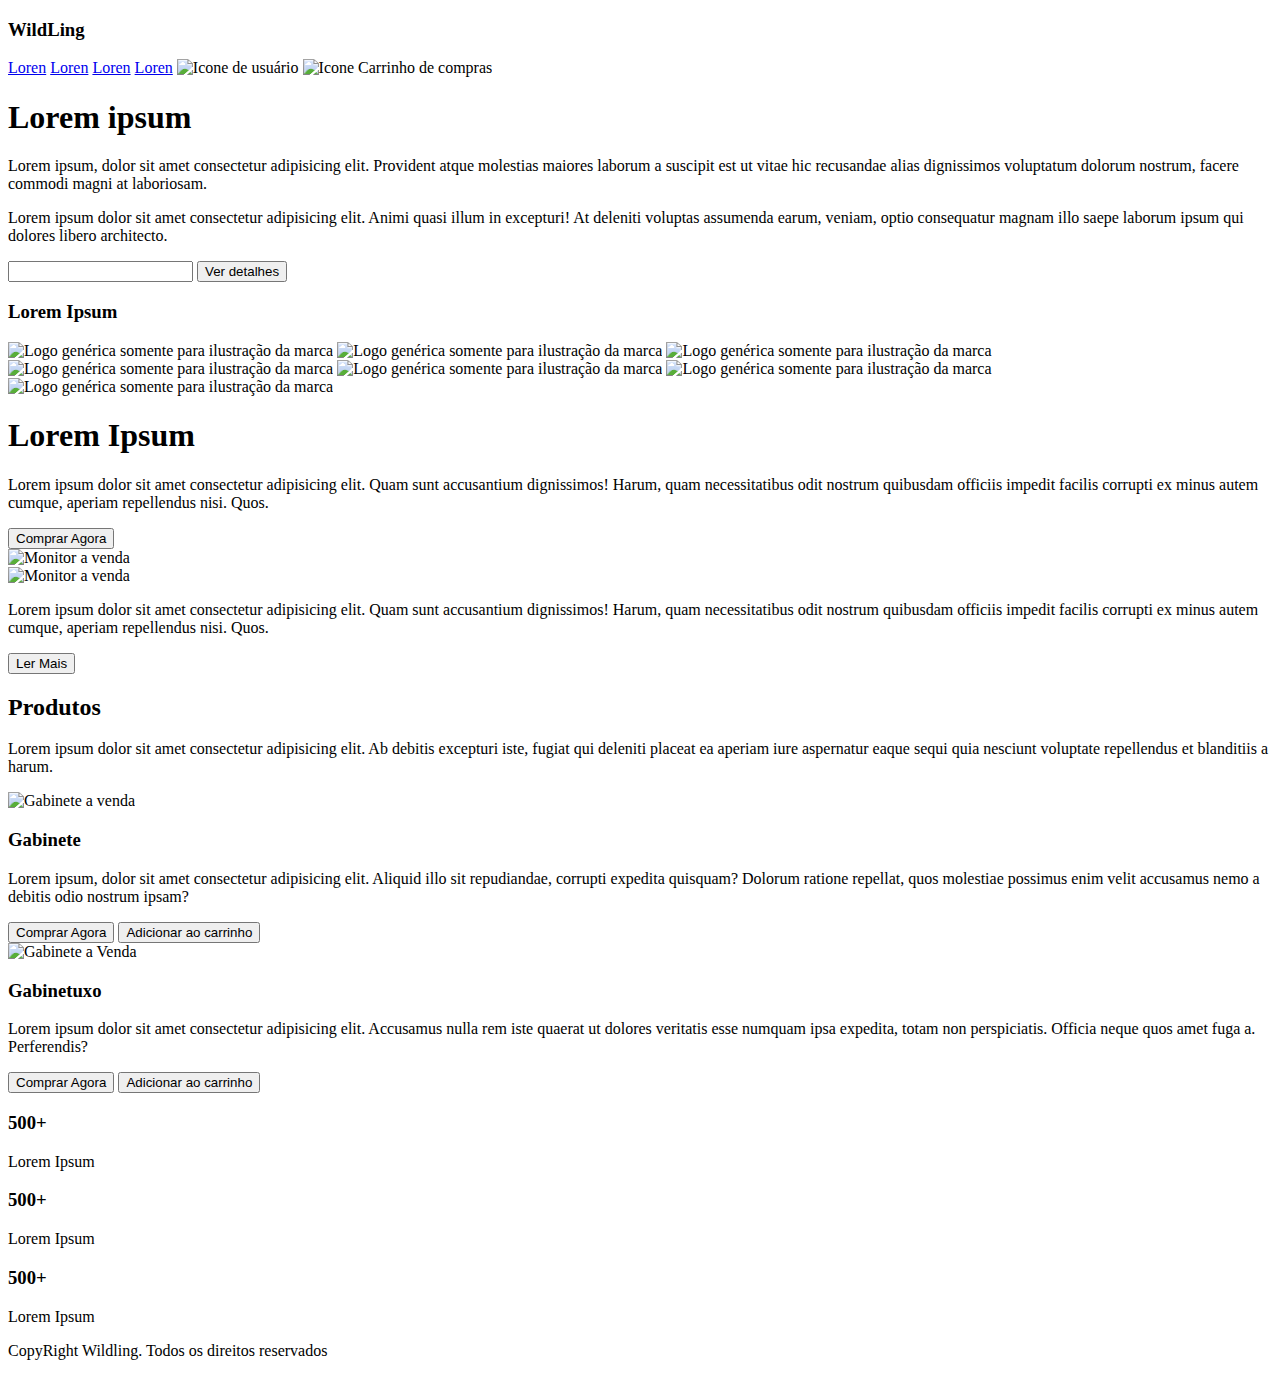
==== Desktop/Aula - 01 HTML/index.html @ 40242743 "Inicio do exercicio utilizando Bootstrap" ====
<!DOCTYPE html>
<html lang="pt-br">

<head>
    <meta charset="UTF-8">
    <meta http-equiv="X-UA-Compatible" content="IE=edge">
    <meta name="viewport" content="width=device-width, initial-scale=1.0">
    <title>Primeira página HTML</title>
</head>

<body>
    <nav>
        <h3>WildLing</h3>
        <a href="#">Loren</a>
        <a href="#">Loren</a>
        <a href="#">Loren</a>
        <a href="#">Loren</a>
        <img src="/img/user.png" alt="Icone de usuário">
        <img src="/img/carrinho-de-compras-de-design-xadrez.png" alt="Icone Carrinho de compras">
    </nav>

    <div>
        <h1>Lorem ipsum </h1>
        <section>
            <p>Lorem ipsum, dolor sit amet consectetur adipisicing elit. Provident atque molestias maiores laborum a
                suscipit est ut vitae hic recusandae alias dignissimos voluptatum dolorum nostrum, facere commodi magni
                at laboriosam.</p>
            <p>Lorem ipsum dolor sit amet consectetur adipisicing elit. Animi quasi illum in excepturi! At deleniti
                voluptas assumenda earum, veniam, optio consequatur magnam illo saepe laborum ipsum qui dolores libero
                architecto.</p>
                <input type="text">
                <button type="submit">Ver detalhes</button>
        </section>
    </div>
    <section>
        <h3>Lorem Ipsum</h3>
        <img src="/img/logo.jpg" alt="Logo genérica somente para ilustração da marca" height="60px">
        <img src="/img/logo.jpg" alt="Logo genérica somente para ilustração da marca" height="60px">
        <img src="/img/logo.jpg" alt="Logo genérica somente para ilustração da marca" height="60px">
        <img src="/img/logo.jpg" alt="Logo genérica somente para ilustração da marca" height="60px">
        <img src="/img/logo.jpg" alt="Logo genérica somente para ilustração da marca" height="60px">
        <img src="/img/logo.jpg" alt="Logo genérica somente para ilustração da marca" height="60px">
        <img src="/img/logo.jpg" alt="Logo genérica somente para ilustração da marca" height="60px">
    </section>

    <section>
        <div>
            <h1>Lorem Ipsum</h1>
            <p>Lorem ipsum dolor sit amet consectetur adipisicing elit. Quam sunt accusantium dignissimos! Harum, quam necessitatibus odit nostrum quibusdam officiis impedit facilis corrupti ex minus autem cumque, aperiam repellendus nisi. Quos.</p>
            <button type="submit">Comprar Agora</button>
        </div>
        <div>
            <img src="/img/monitor.jpg" alt="Monitor a venda" height="300px">
        </div>
    </section>
    <section>
        <div>
            <img src="/img/monitor.jpg" alt="Monitor a venda" height="300px">
            </div>
            <div>
            <p>Lorem ipsum dolor sit amet consectetur adipisicing elit. Quam sunt accusantium dignissimos! Harum, quam necessitatibus odit nostrum quibusdam officiis impedit facilis corrupti ex minus autem cumque, aperiam repellendus nisi. Quos.</p>
            <button type="submit">Ler Mais</button>
        </div>
    </section>
    <section>
        <div>
            <h2>Produtos</h2>
            <p>Lorem ipsum dolor sit amet consectetur adipisicing elit. Ab debitis excepturi iste, fugiat qui deleniti placeat ea aperiam iure aspernatur eaque sequi quia nesciunt voluptate repellendus et blanditiis a harum.</p>
        </div>
        <div>
            <div>
                <img src="/img/cpu.jpg" alt="Gabinete a venda">
                <h3>Gabinete</h3>
                <p>Lorem ipsum, dolor sit amet consectetur adipisicing elit. Aliquid illo sit repudiandae, corrupti expedita quisquam? Dolorum ratione repellat, quos molestiae possimus enim velit accusamus nemo a debitis odio nostrum ipsam?</p>
                <div>
                    <button>Comprar Agora</button>
                    <button>Adicionar ao carrinho</button>
                </div>
            </div>
            <div>
                <img src="/img/cpu.jpg" alt="Gabinete a Venda">
                <h3>Gabinetuxo</h3>
                <p>Lorem ipsum dolor sit amet consectetur adipisicing elit. Accusamus nulla rem iste quaerat ut dolores veritatis esse numquam ipsa expedita, totam non perspiciatis. Officia neque quos amet fuga a. Perferendis?</p>
            </div>
            <div>
                <button>Comprar Agora</button>
                <button>Adicionar ao carrinho</button>
            </div>
        </div>
    </section>

    <section>
        <div>
            <h3>500+</h3>
            <p>Lorem Ipsum</p>
        </div>
        <div>
            <h3>500+</h3>
            <p>Lorem Ipsum</p>
        </div>
        <div>
            <h3>500+</h3>
            <p>Lorem Ipsum</p>
        </div>
    </section>

    <footer>
        <p>CopyRight Wildling. Todos os direitos reservados</p>
    </footer>

</body>

</html>
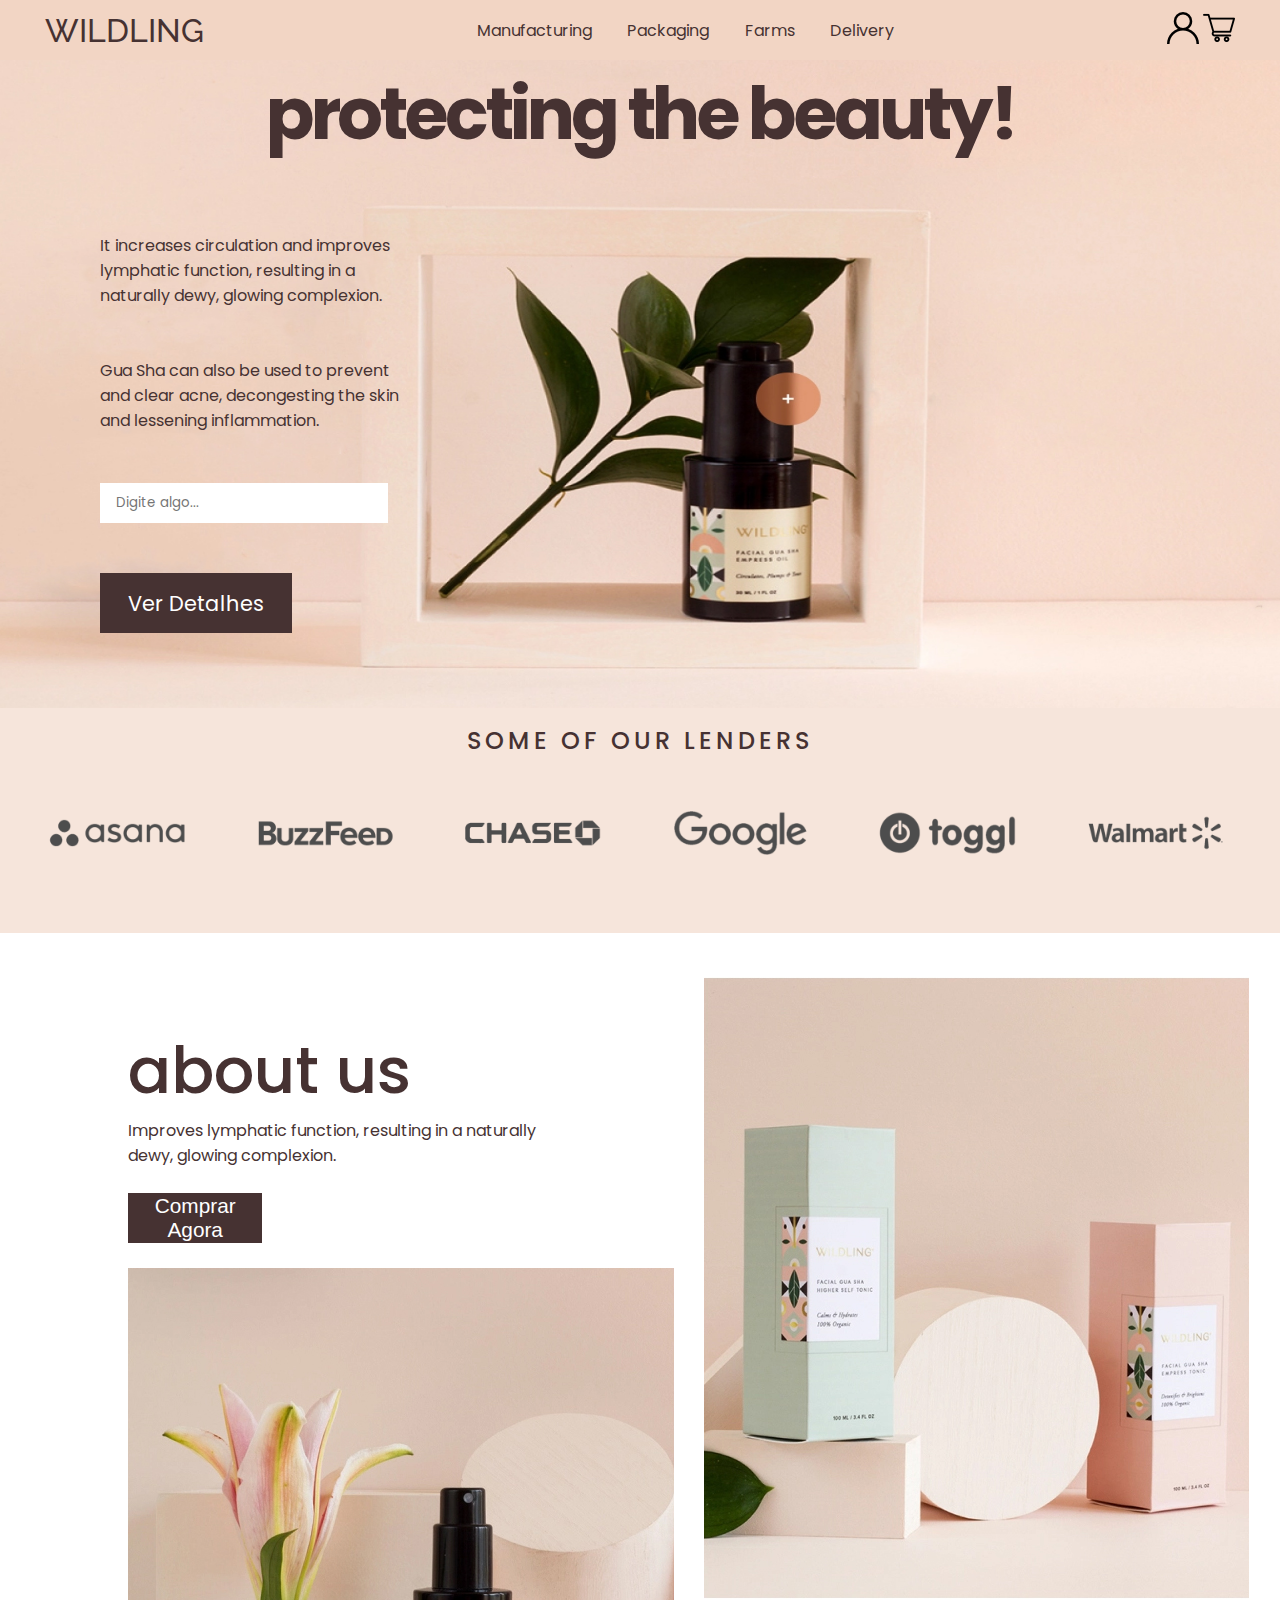
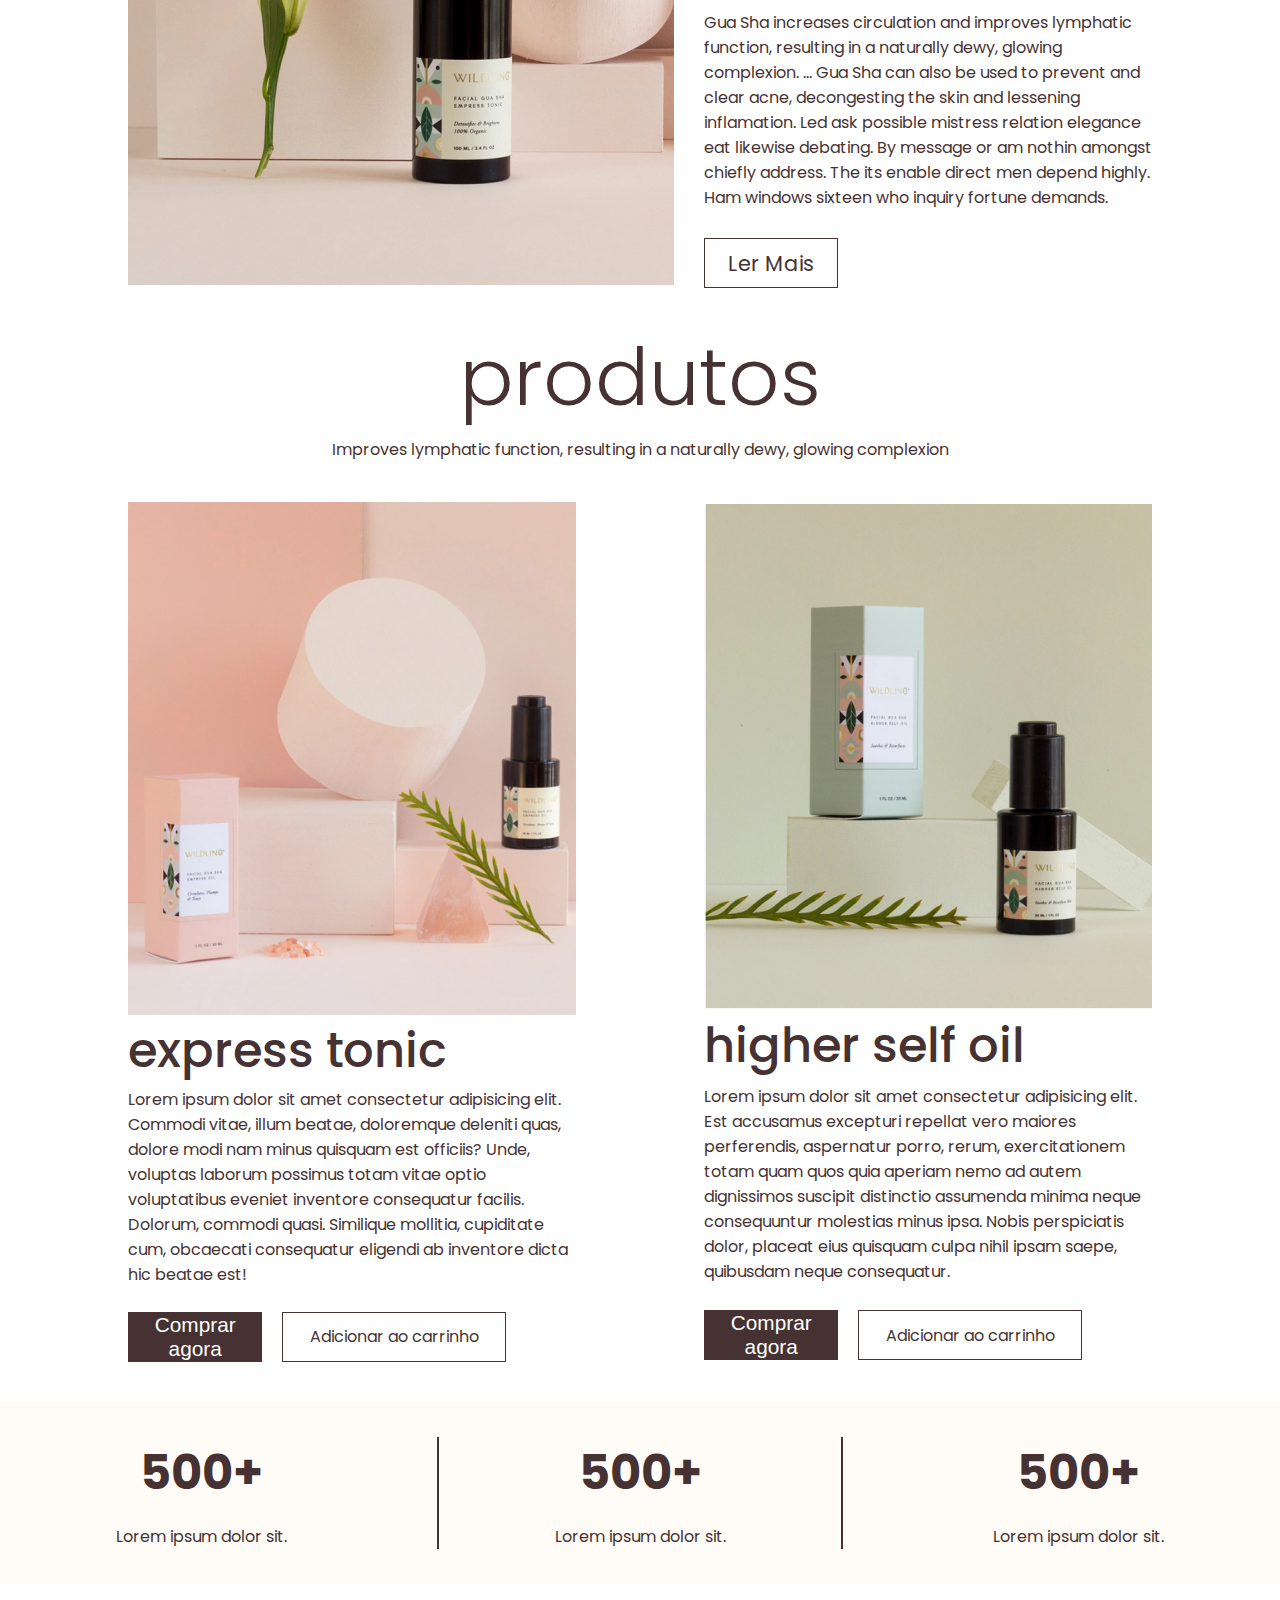
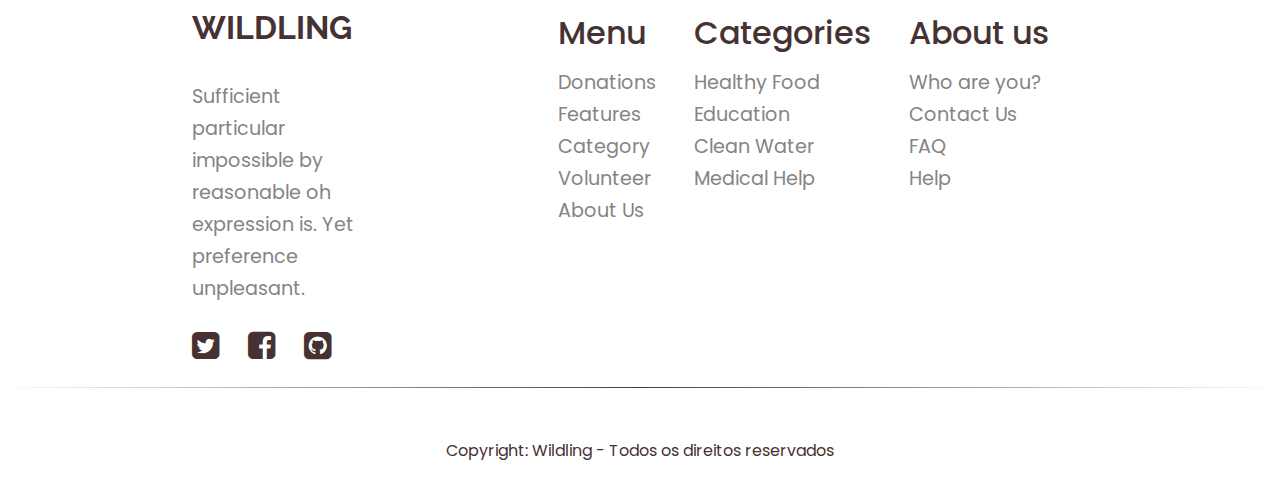
==== commit e5cccaec: "Projeto finalizado" ====
--- a/Desktop/Aula - 01 HTML/index.html
+++ b/Desktop/Aula - 01 HTML/index.html
@@ -1,113 +1,225 @@
 <!DOCTYPE html>
 <html lang="pt-br">
-
-<head>
-    <meta charset="UTF-8">
-    <meta http-equiv="X-UA-Compatible" content="IE=edge">
-    <meta name="viewport" content="width=device-width, initial-scale=1.0">
-    <title>Primeira página HTML</title>
-</head>
-
-<body>
-    <nav>
-        <h3>WildLing</h3>
-        <a href="#">Loren</a>
-        <a href="#">Loren</a>
-        <a href="#">Loren</a>
-        <a href="#">Loren</a>
-        <img src="/img/user.png" alt="Icone de usuário">
-        <img src="/img/carrinho-de-compras-de-design-xadrez.png" alt="Icone Carrinho de compras">
-    </nav>
-
-    <div>
-        <h1>Lorem ipsum </h1>
-        <section>
-            <p>Lorem ipsum, dolor sit amet consectetur adipisicing elit. Provident atque molestias maiores laborum a
-                suscipit est ut vitae hic recusandae alias dignissimos voluptatum dolorum nostrum, facere commodi magni
-                at laboriosam.</p>
-            <p>Lorem ipsum dolor sit amet consectetur adipisicing elit. Animi quasi illum in excepturi! At deleniti
-                voluptas assumenda earum, veniam, optio consequatur magnam illo saepe laborum ipsum qui dolores libero
-                architecto.</p>
-                <input type="text">
-                <button type="submit">Ver detalhes</button>
+  <head>
+    <meta charset="UTF-8" />
+    <meta http-equiv="X-UA-Compatible" content="IE=edge" />
+    <meta name="viewport" content="width=device-width, initial-scale=1.0" />
+    <title>Site feito na Aula</title>
+    <link rel="icon" src="img/">
+    <link rel="stylesheet" href="style.css" />
+    <link rel="stylesheet" href="https://cdnjs.cloudflare.com/ajax/libs/font-awesome/4.7.0/css/font-awesome.css" integrity="sha512-5A8nwdMOWrSz20fDsjczgUidUBR8liPYU+WymTZP1lmY9G6Oc7HlZv156XqnsgNUzTyMefFTcsFH/tnJE/+xBg==" crossorigin="anonymous" referrerpolicy="no-referrer" />
+  </head>
+  <body>
+    <div class="bgprimary">
+      <nav class="bgPrimary">
+        <h3>wildling</h3>
+        <div class="menu">
+          <a href="#">Manufacturing</a>
+          <a href="#">Packaging</a>
+          <a href="#">Farms</a>
+          <a href="#">Delivery</a>
+        </div>
+        <div>
+          <img src="img/user.png" alt="Icone de Usuário" id="myBtn" />
+          <img src="img/shopping-cart.png" alt="Icone de Carrinho" />
+        </div>
+      </nav>
+
+      <div id='myModal' class='modal'> 
+        <div class='modal-content'>
+          <span class="close">&times;</span>
+          <div class="input-modal">
+            <h3>wildling</h3>
+            <p>Cadastre-se para ter acesso a centenas de produtos!</p>
+            <input type="text" placeholder="Digite o seu e-mail">
+            <input type="password" placeholder="Digite sua senha">
+            <button type="submit">Entrar</button>
+          </div>
+        </div>
+      </div>
+      <div class="bgPrimary imgFundo">
+        <h1>protecting the beauty!</h1>
+        <section class="detalhes">
+          <p>
+            It increases circulation and improves lymphatic function, resulting in
+            a naturally dewy, glowing complexion.
+          </p>
+          <p>
+            Gua Sha can also be used to prevent and clear acne, decongesting the
+            skin and lessening inflammation.
+          </p>
+          <input type="text" placeholder="Digite algo..." id='digiteAlgo'/>
+          <button type="submit">Ver Detalhes</button>
         </section>
+      </div>
     </div>
+    <section class="bgSecondary">
+      <h3 class="empresas">Some of our lenders</h3>
+      <div class="logos">
+        <img
+          src="img/logo-asana.png"
+          alt="Logo da empresa"
+          height="100px"
+        />
+        <img
+          src="img/logo-buzzfeed.png"
+          alt="Logo da empresa"
+          height="100px"
+        />
+        <img
+          src="img/logo-chase.png"
+          alt="Logo da empresa"
+          height="100px"
+        />
+        <img
+          src="img/logo-google.png"
+          alt="Logo da empresa"
+          height="100px"
+        />
+        <img
+          src="img/logo-toggl.png"
+          alt="Logo da empresa"
+          height="100px"
+        />
+        <img
+          src="img/logo-walmart.png"
+          alt="Logo da empresa"
+          height="100px"
+        />
+      </div>
+    </section>
+
+    <section class="produtos">
+      <div class="produtoUnico">
+        <h2>about us</h2>
+        <p>
+          Improves lymphatic function, resulting in a naturally dewy, glowing complexion.
+        </p>
+        <button type="submit" id="comprar">Comprar Agora</button>
+        <div>
+          <img
+            src="./img/produto-1.jpg"
+            alt="Imagem do monitor"
+          />
+        </div>
+      </div>
+
+      <div class="produtoUnico">
+        <div>
+          <img
+            src="./img/produto-2.jpg"
+            alt="Imagem do monitor"            
+          />
+        </div>
+        <p>
+          Gua Sha increases circulation and improves lymphatic function, resulting in a naturally dewy, glowing complexion. ... Gua Sha can also be used to prevent and clear acne, decongesting the skin and lessening inflamation. Led ask possible mistress relation elegance eat likewise debating. By message or am nothin amongst chiefly address. The its enable direct men depend highly. Ham windows sixteen who inquiry fortune demands.
+        </p>
+        <button type="submit" id="detalhes">Ler Mais</button>
+      </div>
+    </section>
+
     <section>
-        <h3>Lorem Ipsum</h3>
-        <img src="/img/logo.jpg" alt="Logo genérica somente para ilustração da marca" height="60px">
-        <img src="/img/logo.jpg" alt="Logo genérica somente para ilustração da marca" height="60px">
-        <img src="/img/logo.jpg" alt="Logo genérica somente para ilustração da marca" height="60px">
-        <img src="/img/logo.jpg" alt="Logo genérica somente para ilustração da marca" height="60px">
-        <img src="/img/logo.jpg" alt="Logo genérica somente para ilustração da marca" height="60px">
-        <img src="/img/logo.jpg" alt="Logo genérica somente para ilustração da marca" height="60px">
-        <img src="/img/logo.jpg" alt="Logo genérica somente para ilustração da marca" height="60px">
-    </section>
-
-    <section>
-        <div>
-            <h1>Lorem Ipsum</h1>
-            <p>Lorem ipsum dolor sit amet consectetur adipisicing elit. Quam sunt accusantium dignissimos! Harum, quam necessitatibus odit nostrum quibusdam officiis impedit facilis corrupti ex minus autem cumque, aperiam repellendus nisi. Quos.</p>
-            <button type="submit">Comprar Agora</button>
-        </div>
-        <div>
-            <img src="/img/monitor.jpg" alt="Monitor a venda" height="300px">
-        </div>
-    </section>
-    <section>
-        <div>
-            <img src="/img/monitor.jpg" alt="Monitor a venda" height="300px">
-            </div>
-            <div>
-            <p>Lorem ipsum dolor sit amet consectetur adipisicing elit. Quam sunt accusantium dignissimos! Harum, quam necessitatibus odit nostrum quibusdam officiis impedit facilis corrupti ex minus autem cumque, aperiam repellendus nisi. Quos.</p>
-            <button type="submit">Ler Mais</button>
-        </div>
-    </section>
-    <section>
-        <div>
-            <h2>Produtos</h2>
-            <p>Lorem ipsum dolor sit amet consectetur adipisicing elit. Ab debitis excepturi iste, fugiat qui deleniti placeat ea aperiam iure aspernatur eaque sequi quia nesciunt voluptate repellendus et blanditiis a harum.</p>
-        </div>
-        <div>
-            <div>
-                <img src="/img/cpu.jpg" alt="Gabinete a venda">
-                <h3>Gabinete</h3>
-                <p>Lorem ipsum, dolor sit amet consectetur adipisicing elit. Aliquid illo sit repudiandae, corrupti expedita quisquam? Dolorum ratione repellat, quos molestiae possimus enim velit accusamus nemo a debitis odio nostrum ipsam?</p>
-                <div>
-                    <button>Comprar Agora</button>
-                    <button>Adicionar ao carrinho</button>
-                </div>
-            </div>
-            <div>
-                <img src="/img/cpu.jpg" alt="Gabinete a Venda">
-                <h3>Gabinetuxo</h3>
-                <p>Lorem ipsum dolor sit amet consectetur adipisicing elit. Accusamus nulla rem iste quaerat ut dolores veritatis esse numquam ipsa expedita, totam non perspiciatis. Officia neque quos amet fuga a. Perferendis?</p>
-            </div>
-            <div>
-                <button>Comprar Agora</button>
-                <button>Adicionar ao carrinho</button>
-            </div>
-        </div>
-    </section>
-
-    <section>
-        <div>
-            <h3>500+</h3>
-            <p>Lorem Ipsum</p>
-        </div>
-        <div>
-            <h3>500+</h3>
-            <p>Lorem Ipsum</p>
-        </div>
-        <div>
-            <h3>500+</h3>
-            <p>Lorem Ipsum</p>
-        </div>
-    </section>
-
+      <div class="prodBaixo">
+        <h2>produtos</h2>
+        <p>Improves lymphatic function, resulting in a naturally dewy, glowing complexion</p>
+      </div>
+      <div class="produtos">
+        <div class="produtoUnico">
+          <img src="./img/produto-3.jpg" alt="Foto do gabinete" />
+          <h3>express tonic</h3>
+          <p>
+            Lorem ipsum dolor sit amet consectetur adipisicing elit. Commodi vitae, illum beatae, doloremque deleniti quas, dolore modi nam minus quisquam est officiis? Unde, voluptas laborum possimus totam vitae optio voluptatibus eveniet inventore consequatur facilis. Dolorum, commodi quasi. Similique mollitia, cupiditate cum, obcaecati consequatur eligendi ab inventore dicta hic beatae est!
+          </p>
+          <div class="buttons">
+            <button class="comprar">Comprar agora</button>
+            <button class="detalhesBtn">Adicionar ao carrinho</button>
+          </div>
+        </div>
+        <div class="produtoUnico">
+          <img src="./img/produto-4.jpg" alt="Foto do gabinete" />
+          <h3>higher self oil</h3>
+          <p>
+            Lorem ipsum dolor sit amet consectetur adipisicing elit. Est accusamus excepturi repellat vero maiores perferendis, aspernatur porro, rerum, exercitationem totam quam quos quia aperiam nemo ad autem dignissimos suscipit distinctio assumenda minima neque consequuntur molestias minus ipsa. Nobis perspiciatis dolor, placeat eius quisquam culpa nihil ipsam saepe, quibusdam neque consequatur.
+          </p>
+          <div class="buttons">
+            <button class="comprar">Comprar agora</button>
+            <button class="detalhesBtn">Adicionar ao carrinho</button>
+          </div>
+        </div>
+      </div>
+    </section>
+    <section class="brThyrd numbers">
+      <div class="account">
+        <h3>500+</h3>
+        <p>Lorem ipsum dolor sit.</p>
+      </div>
+      <div class="account">
+        <h3>500+</h3>
+        <p>Lorem ipsum dolor sit.</p>
+      </div>
+      <div class="account">
+        <h3>500+</h3>
+        <p>Lorem ipsum dolor sit.</p>
+      </div>
+    </section>
+
+    <section class='footer'>
+      <div class='social'>
+        <!-- redes sociais -->
+        <h3>wildling</h3>
+        <p>Sufficient particular impossible by reasonable oh expression is. Yet preference unpleasant.</p>
+        <i class="fa fa-twitter-square" aria-hidden="true"></i>
+        <i class="fa fa-facebook-square" aria-hidden="true"></i>
+        <i class="fa fa-github-square" aria-hidden="true"></i>
+      </div>
+      <div class="footerItens">
+        <!-- menus de links -->
+        <div class="footerMenu">
+          <h3>Menu</h3>
+          <p>Donations</p>
+          <p>Features</p>
+          <p>Category</p>
+          <p>Volunteer</p>
+          <p>About Us</p>
+        </div>
+        <div class="footerMenu">
+          <h3>Categories</h3>
+          <p>Healthy Food</p>
+          <p>Education</p>
+          <p>Clean Water</p>
+          <p>Medical Help</p>
+        </div>
+        <div class="footerMenu">
+          <h3>About us</h3>
+          <p>Who are you?</p>
+          <p>Contact Us</p>
+          <p>FAQ</p>
+          <p>Help</p>
+        </div>
+      </div>
+    </section>
+    <hr>
     <footer>
-        <p>CopyRight Wildling. Todos os direitos reservados</p>
+      <p>Copyright: Wildling - Todos os direitos reservados</p>
     </footer>
 
-</body>
-
-</html>+    <script src="script.js"></script>
+  </body>
+</html>
+
+
+
+
+
+
+
+
+
+
+
+
+
+
+
+
+
--- a/Desktop/Aula - 01 HTML/style.css
+++ b/Desktop/Aula - 01 HTML/style.css
@@ -0,0 +1,457 @@
+@import url('https://fonts.googleapis.com/css2?family=Poppins:ital,wght@0,300;0,600;1,500;1,600&family=Raleway&display=swap');
+
+* {
+  margin: 0;
+  padding: 0;
+  color: #463232;
+}
+
+a {
+  text-decoration: none;
+  color: #463232;
+}
+
+a:hover {
+  font-weight: bold;
+}
+
+.fa {
+  color: #463232;
+}
+
+.menu {
+  display: flex;
+  justify-content: space-between;
+  width: 35%;
+}
+.main {
+  background: #f2d5c4;
+}
+
+.bgPrimary {
+  background: #f2d5c4;
+}
+
+.bgSecondary {
+  background: #f6e5db;
+}
+
+.brThyrd {
+  background: #fffbf7;
+}
+
+nav {
+  display: flex;
+  align-items: center;
+  /* alinha na vertical; */
+  justify-content: space-between;
+  /* alinha na horizontal; */
+  height: 60px;
+  padding: 0 45px;
+}
+
+nav h3 {
+  font-size: 2rem;
+  font-family: 'Raleway', sans-serif;
+  text-transform: uppercase;
+}
+
+
+#myBtn{
+  cursor: pointer;
+}
+
+.modal {
+  display: none; 
+  position: fixed; 
+  z-index: 1; 
+  left: 0;
+  top: 0;
+  width: 100%; 
+  height: 100%;
+  overflow: auto; 
+  background-color: rgb(0,0,0); 
+  background-color: rgba(0,0,0,0.5); 
+}
+
+
+
+.modal-content {
+  background-color: #f2d5c4;
+  margin: 10rem auto; 
+  padding: 20px;
+  border: 1px solid #463232;
+  width: 35%;
+  border-radius: 5px;
+}
+.modal-content h3 {
+  font-size: 2rem;
+  font-family: 'Raleway', sans-serif;
+  text-transform: uppercase;
+  text-align: center;
+  margin: 15px;
+}
+
+.input-modal{
+  display: block;
+  width: 60%;
+  margin: 0 auto;
+  align-items: center;
+  font-family: 'Poppins', sans-serif;
+  text-align: center;
+}
+.input-modal button{
+  width: 60%;
+  height: 60px;
+  background: #463232;
+  font-family: 'Poppins', sans-serif;
+  color: #fff;
+  font-size: 1.3rem;
+  border: none;
+  outline: none;
+  margin-top: 20px;
+  cursor: pointer;
+}
+.input-modal input{
+  width: 80%;
+  margin-top: 20px;
+  height: 1.9rem;
+  font-family: 'Poppins', sans-serif;
+  border: none;
+  padding: 5px 20px;
+}
+
+.input-modal input:focus {
+  outline: none;
+}
+.close {
+  color: #463232;
+  float: right;
+  font-size: 28px;
+  font-weight: bold;
+}
+
+.close:hover,
+.close:focus {
+  color: black;
+  text-decoration: none;
+  cursor: pointer;
+}
+
+
+
+
+
+h1 {
+  font-family: 'Poppins', sans-serif;
+  font-size: 4.5rem;
+  text-align: center;
+  color: #463232;
+  font-weight: 700;
+  letter-spacing: -4px;
+}
+
+.imgFundo {
+  background-image: url('img/background-image.jpg');
+  background-size: 1366px 768px;
+  background-repeat: no-repeat;
+  background-position: bottom;
+  padding-bottom: 50px;
+}
+
+.detalhes {
+  display: flex;
+  flex-direction: column;
+  align-items: flex-start;
+  justify-content: space-around;
+  height: 450px;
+  margin-top: 40px;
+  width: 25%;
+  padding-left: 100px;
+  font-family: 'Poppins', sans-serif;
+}
+
+.detalhes input {
+  width: 80%;
+  height: 40px;
+  padding: 0 16px;
+  font-family: 'Poppins', sans-serif;
+  border: none;
+}
+
+.detalhes input:focus {
+  outline: none;
+}
+
+.detalhes button {
+  width: 60%;
+  height: 60px;
+  background: #463232;
+  font-family: 'Poppins', sans-serif;
+  color: #fff;
+  font-size: 1.3rem;
+  border: none;
+  outline: none;
+}
+
+.empresas {
+  text-align: center;
+  font-size: 1.5rem;
+  font-family: 'Poppins', sans-serif;
+  text-transform: uppercase;
+  padding-top: 15px;
+  letter-spacing: 4px;
+  font-weight: 500;
+}
+
+.logos {
+  display: flex;
+  justify-content: space-evenly;
+  padding: 25px 0 50px;
+}
+
+.produtos {
+  display: flex;
+  justify-content: space-evenly;
+  height: 100%;
+  margin-top: 40px;
+}
+
+.produtoUnico {
+  font-family: 'Poppins', sans-serif;
+  width: 35%;
+  display: flex;
+  flex-direction: column;
+  justify-content: space-evenly;
+}
+
+.produtoUnico h2 {
+  font-size: 4rem;
+  font-weight: 500;
+  margin-top: 50px;
+}
+
+.produtoUnico p {
+  margin-bottom: 25px;
+}
+
+#comprar {
+  width: 30%;
+  height: 50px;
+  background: #463232;
+  margin-bottom: 25px;
+  color: #fff;
+  font-size: 1.3rem;
+  border: none;
+  outline: none;
+}
+
+#detalhes {
+  width: 30%;
+  height: 50px;
+  background: #fff;
+  font-family: 'Poppins', sans-serif;
+  color: #463232;
+  font-size: 1.3rem;
+  border: 1px solid #463232;
+  outline: none;
+}
+
+.prodBaixo {
+  text-align: center;
+  margin-top: 25px;
+}
+
+.prodBaixo h2 {
+  font-size: 5rem;
+  font-family: 'Poppins', sans-serif;
+  font-weight: 300;
+}
+
+h3 {
+  font-family: 'Poppins', sans-serif;
+  font-weight: 500;
+  font-size: 3rem;
+}
+
+.buttons {
+  display: flex;
+  height: 40px;
+}
+
+.comprar,
+.detalhesBtn {
+  margin-right: 20px;
+}
+
+.comprar {
+  width: 30%;
+  height: 50px;
+  background: #463232;
+  margin-bottom: 25px;
+  color: #fff;
+  font-size: 1.3rem;
+  border: none;
+  outline: none;
+}
+
+.detalhesBtn {
+  width: 50%;
+  height: 50px;
+  background: #fff;
+  font-family: 'Poppins', sans-serif;
+  color: #463232;
+  font-size: 1rem;
+  border: 1px solid #463232;
+  outline: none;
+}
+
+.account h3 {
+  font-size: 3rem;
+  font-family: 'Poppins', sans-serif;
+  font-weight: 700;
+  margin-bottom: 15px;
+  text-align: center;
+}
+
+.numbers {
+  display: flex;
+  justify-content: space-evenly;
+  margin-top: 50px;
+  padding: 35px 0;
+}
+
+.account:first-child {
+  border-right: 2px solid;
+  padding-right: 150px;
+}
+.account:last-child {
+  border-left: 2px solid;
+  padding-left: 150px;
+}
+
+footer {
+  margin: 30px 0;
+  padding-top: 20px;
+  text-align: center;
+}
+
+.footer {
+  display: flex;
+  justify-content: space-evenly;
+  width: 70%;
+  margin: 25px auto;
+}
+
+.footerItens {
+  display: flex;
+  justify-content: space-evenly;
+  width: 80%;
+  color: #b8b8b8;
+}
+
+.footerMenu h3 {
+  font-size: 2rem;
+  margin-bottom: 10px;
+}
+
+.footerMenu p {
+  font-size: 1.2rem;
+  line-height: 2rem;
+  color: #848484;
+}
+
+.footerMenu p:hover {
+  color: #463232;
+}
+
+.social h3 {
+  color: #463232;
+  font-size: 2rem;
+  font-family: 'Raleway', sans-serif;
+  text-transform: uppercase;
+  font-weight: 700;
+  margin-bottom: 35px;
+}
+
+.social p {
+  font-size: 1.2rem;
+  line-height: 2rem;
+  color: #848484;
+  width: 75%;
+}
+
+.social i {
+  font-size: 2rem;
+  margin-right: 25px;
+  margin-top: 25px;
+}
+
+.social{
+  width: 35%;
+  margin-right: 80px
+}
+
+hr {
+  border: 0;
+  height: 1px;
+  background-image: linear-gradient(
+    to right,
+    rgba(0, 0, 0, 0),
+    rgba(0, 0, 0, 0.75),
+    rgba(0, 0, 0, 0)
+  );
+}
+
+
+
+
+.modal {
+  display: none; 
+  position: fixed; 
+  z-index: 1; 
+  left: 0;
+  top: 0;
+  width: 100%; 
+  height: 100%;
+  overflow: auto; 
+  background-color: rgb(0,0,0);
+  background-color: rgba(0,0,0,0.5);
+}
+
+.modal-content {
+  background-color: #f2d5c4;
+  margin: 10rem auto;
+  padding: 20px;
+  border: 1px solid #463232;
+  border-radius: 5px;
+  width: 35%;
+}
+
+.modal-content h3 {
+  font-size: 2rem;
+  font-family: 'Raleway', sans-serif;
+  text-transform: uppercase;
+  text-align: center;
+  margin: 15px;
+}
+
+.input-modal {
+  display: block;
+  width: 60%;
+  margin: 0 auto;
+  align-items: center;
+  text-align: center;
+  font-family: 'Poppins', sans-serif;
+}
+
+.close {
+  color: #463232;
+  font-size: 28px;
+  font-weight: bold;
+  float: right;
+}
+
+a , p{
+    font-family: 'Poppins', sans-serif;
+}